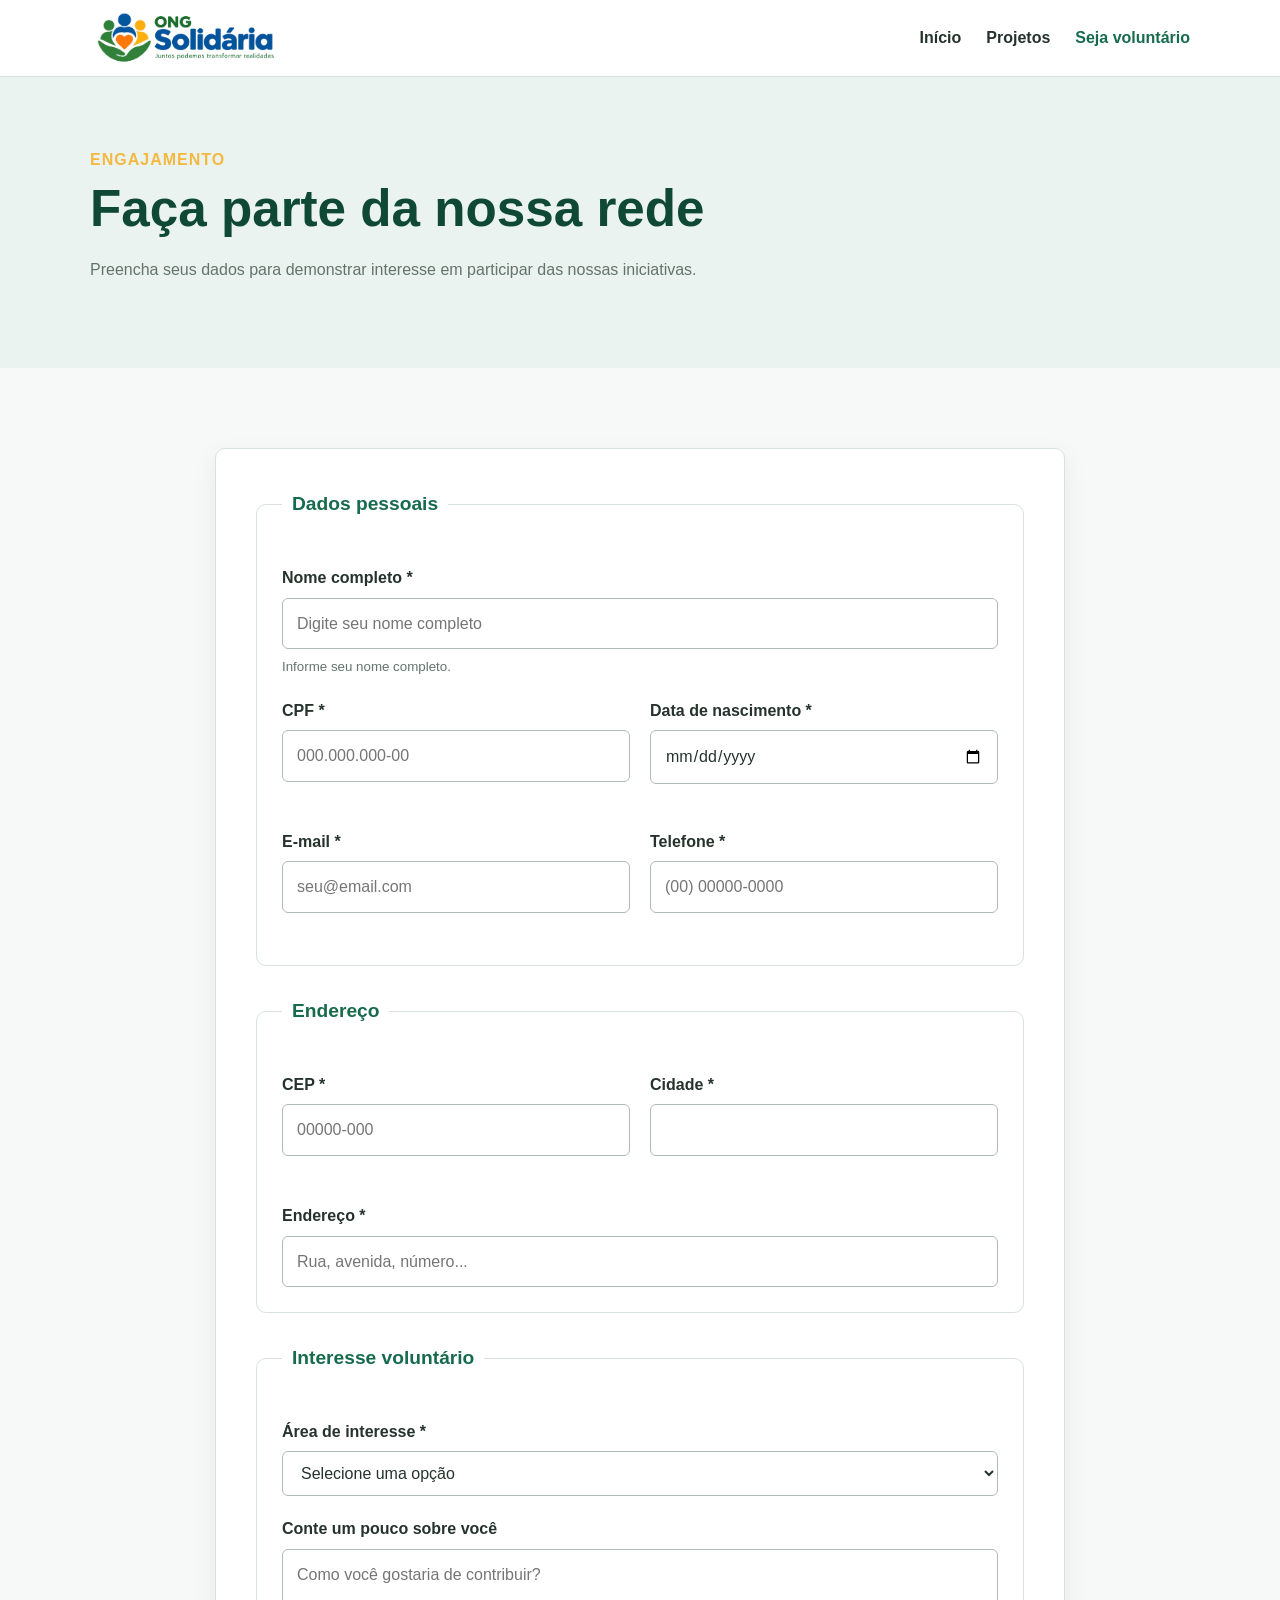
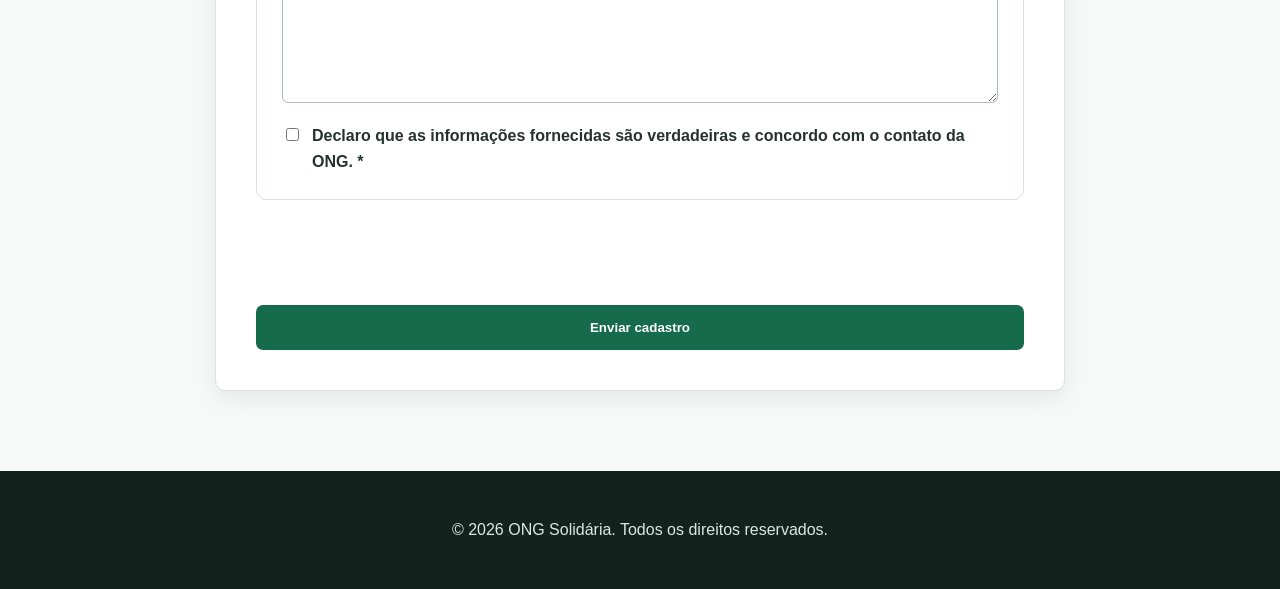
==== cadastro.html @ 34a88d0a "Add files via upload" ====
<!DOCTYPE html>
<html lang="pt-BR">
<head>
    <meta charset="UTF-8">
    <meta name="viewport" content="width=device-width, initial-scale=1.0">
    <meta name="description" content="Cadastre-se para participar como voluntário da ONG Solidária.">
    <title>ONG Solidária | Cadastro</title>
    <link rel="stylesheet" href="css/style.css">
</head>

<body>
    <header class="cabecalho">
        <div class="container">
            <a class="logo" href="index.html">
            <img src="img/logo-ong.png" alt="Logo da ONG Solidária">
            </a>

            <nav aria-label="Navegação principal">
                <ul>
                    <li><a href="index.html">Início</a></li>
                    <li><a href="projetos.html">Projetos</a></li>
                    <li><a href="cadastro.html" aria-current="page">Seja voluntário</a></li>
                </ul>
            </nav>
        </div>
    </header>

    <main>
        <section class="pagina-titulo">
            <div class="container">
                <p class="destaque">Engajamento</p>
                <h1>Faça parte da nossa rede</h1>
                <p>
                    Preencha seus dados para demonstrar interesse em participar
                    das nossas iniciativas.
                </p>
            </div>
        </section>

        <section class="secao">
            <div class="container formulario-container">

                <form id="formularioCadastro" novalidate>

                    <fieldset>
                        <legend>Dados pessoais</legend>

                        <div class="campo">
                            <label for="nome">Nome completo *</label>
                            <input
                                type="text"
                                id="nome"
                                name="nome"
                                autocomplete="name"
                                minlength="3"
                                maxlength="100"
                                required
                                placeholder="Digite seu nome completo"
                            >
                            <small>Informe seu nome completo.</small>
                        </div>

                        <div class="linha">
                            <div class="campo">
                                <label for="cpf">CPF *</label>
                                <input
                                    type="text"
                                    id="cpf"
                                    name="cpf"
                                    inputmode="numeric"
                                    autocomplete="off"
                                    maxlength="14"
                                    placeholder="000.000.000-00"
                                    required
                                    aria-describedby="erroCpf"
                                >
                                <small id="erroCpf" class="mensagem-erro"></small>
                            </div>

                            <div class="campo">
                                <label for="dataNascimento">Data de nascimento *</label>
                                <input
                                    type="date"
                                    id="dataNascimento"
                                    name="dataNascimento"
                                    autocomplete="bday"
                                    required
                                >
                            </div>
                        </div>

                        <div class="linha">
                            <div class="campo">
                                <label for="email">E-mail *</label>
                                <input
                                    type="email"
                                    id="email"
                                    name="email"
                                    autocomplete="email"
                                    maxlength="120"
                                    required
                                    placeholder="seu@email.com"
                                >
                            </div>

                            <div class="campo">
                                <label for="telefone">Telefone *</label>
                                <input
                                    type="tel"
                                    id="telefone"
                                    name="telefone"
                                    inputmode="numeric"
                                    autocomplete="tel"
                                    maxlength="15"
                                    placeholder="(00) 00000-0000"
                                    required
                                    aria-describedby="erroTelefone"
                                >
                                <small id="erroTelefone" class="mensagem-erro"></small>
                            </div>
                        </div>
                    </fieldset>

                    <fieldset>
                        <legend>Endereço</legend>

                        <div class="linha">
                            <div class="campo campo-cep">
                                <label for="cep">CEP *</label>
                                <input
                                    type="text"
                                    id="cep"
                                    name="cep"
                                    inputmode="numeric"
                                    autocomplete="postal-code"
                                    maxlength="9"
                                    placeholder="00000-000"
                                    required
                                    aria-describedby="erroCep"
                                >
                                <small id="erroCep" class="mensagem-erro"></small>
                            </div>

                            <div class="campo">
                                <label for="cidade">Cidade *</label>
                                <input
                                    type="text"
                                    id="cidade"
                                    name="cidade"
                                    autocomplete="address-level2"
                                    maxlength="80"
                                    required
                                >
                            </div>
                        </div>

                        <div class="campo">
                            <label for="endereco">Endereço *</label>
                            <input
                                type="text"
                                id="endereco"
                                name="endereco"
                                autocomplete="street-address"
                                maxlength="150"
                                required
                                placeholder="Rua, avenida, número..."
                            >
                        </div>
                    </fieldset>

                    <fieldset>
                        <legend>Interesse voluntário</legend>

                        <div class="campo">
                            <label for="area">Área de interesse *</label>
                            <select id="area" name="area" required>
                                <option value="">Selecione uma opção</option>
                                <option value="educacao">Educação</option>
                                <option value="arrecadacao">Arrecadação</option>
                                <option value="eventos">Eventos</option>
                                <option value="comunicacao">Comunicação</option>
                                <option value="administrativo">Administrativo</option>
                                <option value="outros">Outros</option>
                            </select>
                        </div>

                        <div class="campo">
                            <label for="mensagem">Conte um pouco sobre você</label>
                            <textarea
                                id="mensagem"
                                name="mensagem"
                                rows="5"
                                maxlength="500"
                                placeholder="Como você gostaria de contribuir?"
                            ></textarea>
                        </div>

                        <div class="campo checkbox">
                            <input
                                type="checkbox"
                                id="termos"
                                name="termos"
                                required
                            >
                            <label for="termos">
                                Declaro que as informações fornecidas são verdadeiras
                                e concordo com o contato da ONG. *
                            </label>
                        </div>
                    </fieldset>

                    <div
                        id="mensagemFormulario"
                        class="mensagem-formulario"
                        role="alert"
                        aria-live="polite"
                    ></div>

                    <button type="submit" class="botao">
                        Enviar cadastro
                    </button>
                </form>
            </div>
        </section>
    </main>

    <footer class="rodape">
        <div class="container">
            <p>&copy; 2026 ONG Solidária. Todos os direitos reservados.</p>
        </div>
    </footer>

    <script src="js/formulario.js"></script>
</body>
</html>
---- css/style.css ----
:root {
    --cor-primaria: #176b4d;
    --cor-primaria-escura: #0f4935;
    --cor-secundaria: #f4b942;
    --cor-fundo: #f7f9f8;
    --cor-texto: #26332d;
    --cor-texto-claro: #64736c;
    --cor-branco: #ffffff;
    --cor-borda: #d9e1dd;
    --cor-erro: #b42318;
    --cor-sucesso: #087443;

    --raio: 10px;
    --sombra: 0 8px 25px rgba(0, 0, 0, 0.07);
}

* {
    box-sizing: border-box;
}

html {
    scroll-behavior: smooth;
}

body {
    margin: 0;
    font-family: Arial, Helvetica, sans-serif;
    line-height: 1.6;
    color: var(--cor-texto);
    background: var(--cor-fundo);
}

.container {
    width: min(1100px, 92%);
    margin-inline: auto;
}

.cabecalho {
    background: var(--cor-branco);
    border-bottom: 1px solid var(--cor-borda);
}

.cabecalho .container {
    min-height: 72px;
    display: flex;
    align-items: center;
    justify-content: space-between;
    gap: 30px;
}

.logo {
    display: flex;
    align-items: center;
    gap: 10px;
    color: var(--cor-primaria);
    font-weight: 700;
    text-decoration: none;
}

.logo img {
    width: 190px;
    height: auto;
    display: block;
}

.imagem-ong img {
    width: 100%;
    height: auto;
    display: block;
}

nav ul {
    display: flex;
    gap: 25px;
    margin: 0;
    padding: 0;
    list-style: none;
}

nav a {
    color: var(--cor-texto);
    text-decoration: none;
    font-weight: 600;
}

nav a:hover,
nav a[aria-current="page"] {
    color: var(--cor-primaria);
}

.hero {
    padding: 100px 0;
    background:
        linear-gradient(
            120deg,
            rgba(23, 107, 77, 0.97),
            rgba(15, 73, 53, 0.9)
        );
    color: white;
}

.hero-conteudo {
    max-width: 700px;
}

.hero h1,
.pagina-titulo h1 {
    margin: 8px 0 20px;
    font-size: clamp(2.2rem, 5vw, 4rem);
    line-height: 1.1;
}

.hero p:not(.destaque) {
    max-width: 650px;
    font-size: 1.15rem;
}

.destaque {
    margin: 0;
    color: var(--cor-secundaria);
    font-weight: 700;
    text-transform: uppercase;
    letter-spacing: 1px;
}

.secao {
    padding: 80px 0;
}

.secao-cabecalho {
    max-width: 700px;
    margin-bottom: 40px;
}

.secao h2 {
    margin-top: 8px;
    font-size: 2rem;
}

.cards {
    display: grid;
    grid-template-columns: repeat(3, 1fr);
    gap: 25px;
}

.card,
.projeto,
.formulario-container {
    background: var(--cor-branco);
    border: 1px solid var(--cor-borda);
    border-radius: var(--raio);
    box-shadow: var(--sombra);
}

.card {
    padding: 30px;
}

.card h3 {
    color: var(--cor-primaria);
}

.pagina-titulo {
    padding: 70px 0;
    background: #eaf3ef;
}

.pagina-titulo h1 {
    font-size: clamp(2rem, 4vw, 3.2rem);
    color: var(--cor-primaria-escura);
}

.pagina-titulo p:last-child {
    max-width: 700px;
    color: var(--cor-texto-claro);
}

.projetos {
    display: grid;
    gap: 25px;
}

.projeto {
    display: grid;
    grid-template-columns: 80px 1fr;
    gap: 25px;
    padding: 30px;
}

.projeto-numero {
    color: var(--cor-primaria);
    font-size: 2rem;
    font-weight: 800;
}

.projeto h2 {
    margin: 0 0 8px;
    font-size: 1.5rem;
}

.chamada {
    padding: 70px 0;
    text-align: center;
    color: white;
    background: var(--cor-primaria);
}

.chamada h2 {
    margin-top: 0;
}

.botao {
    display: inline-block;
    margin-top: 20px;
    padding: 13px 25px;
    border: 2px solid var(--cor-primaria);
    border-radius: 7px;
    background: var(--cor-primaria);
    color: white;
    font-weight: 700;
    text-decoration: none;
    cursor: pointer;
}

.botao:hover {
    background: var(--cor-primaria-escura);
    border-color: var(--cor-primaria-escura);
}

.botao-claro {
    background: white;
    color: var(--cor-primaria);
    border-color: white;
}

.formulario-container {
    max-width: 850px;
    padding: 40px;
}

form {
    display: grid;
    gap: 30px;
}

fieldset {
    margin: 0;
    padding: 25px;
    border: 1px solid var(--cor-borda);
    border-radius: var(--raio);
}

legend {
    padding: 0 10px;
    color: var(--cor-primaria);
    font-size: 1.2rem;
    font-weight: 700;
}

.campo {
    display: flex;
    flex-direction: column;
    gap: 7px;
    margin-top: 20px;
}

.linha {
    display: grid;
    grid-template-columns: 1fr 1fr;
    gap: 20px;
}

label {
    font-weight: 700;
}

input,
select,
textarea {
    width: 100%;
    padding: 12px 14px;
    border: 1px solid #aebbb4;
    border-radius: 6px;
    background: white;
    color: var(--cor-texto);
    font: inherit;
}

textarea {
    resize: vertical;
}

input:focus,
select:focus,
textarea:focus {
    outline: 3px solid rgba(23, 107, 77, 0.2);
    border-color: var(--cor-primaria);
}

input.invalido,
select.invalido,
textarea.invalido {
    border-color: var(--cor-erro);
}

small {
    color: var(--cor-texto-claro);
}

.mensagem-erro {
    min-height: 20px;
    color: var(--cor-erro);
}

.checkbox {
    display: grid;
    grid-template-columns: auto 1fr;
    align-items: start;
    column-gap: 10px;
}

.checkbox input {
    width: auto;
    margin-top: 5px;
}

.mensagem-formulario {
    min-height: 25px;
    font-weight: 700;
}

.mensagem-formulario.erro {
    color: var(--cor-erro);
}

.mensagem-formulario.sucesso {
    color: var(--cor-sucesso);
}

.rodape {
    padding: 30px 0;
    background: #12221c;
    color: #dce7e2;
    text-align: center;
}

@media (max-width: 700px) {
    .cabecalho .container {
        flex-direction: column;
        padding: 18px 0;
    }

    nav ul {
        flex-wrap: wrap;
        justify-content: center;
    }

    .hero {
        padding: 70px 0;
    }

    .cards,
    .linha {
        grid-template-columns: 1fr;
    }

    .projeto {
        grid-template-columns: 1fr;
    }

    .formulario-container {
        padding: 20px;
    }

    fieldset {
        padding: 18px;
    }
}
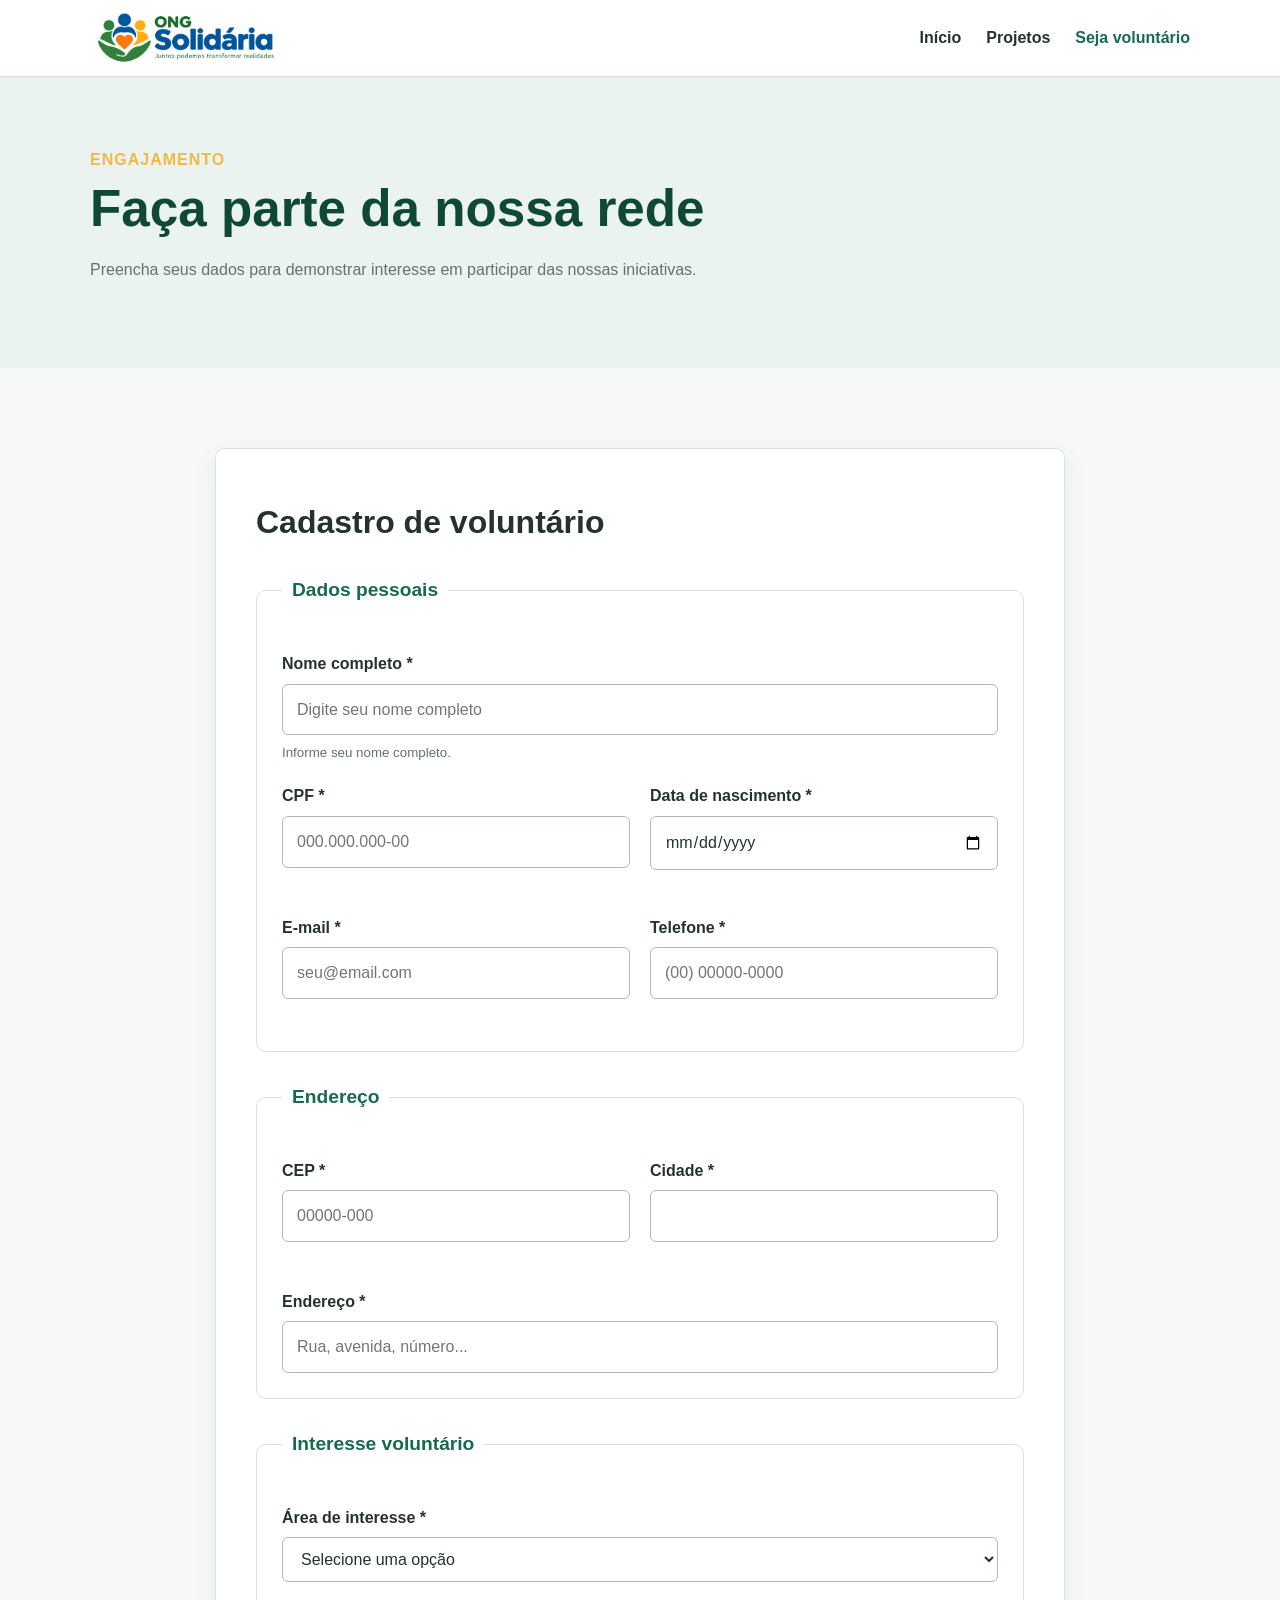
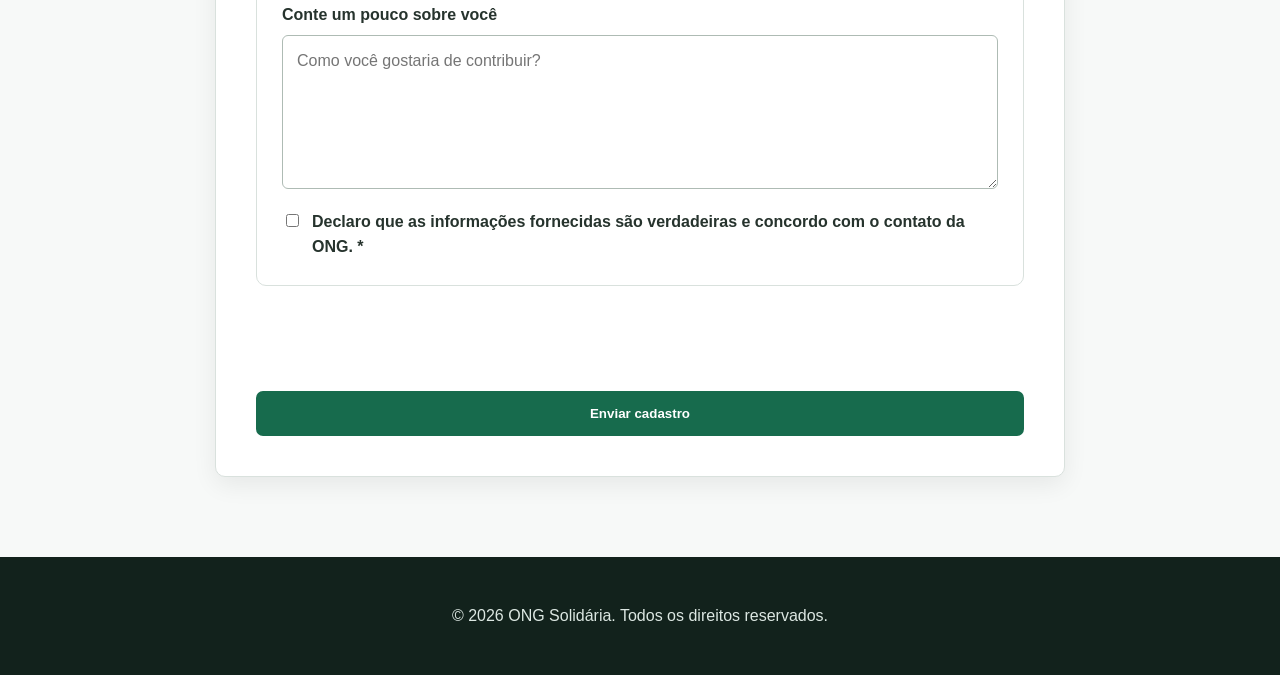
==== commit aca30491: "Enhance cadastro.html with form validation and title Removido novalidate e implementado pattern na C" ====
--- a/cadastro.html
+++ b/cadastro.html
@@ -1,20 +1,21 @@
 <!DOCTYPE html>
 <html lang="pt-BR">
+
 <head>
     <meta charset="UTF-8">
     <meta name="viewport" content="width=device-width, initial-scale=1.0">
     <meta name="description" content="Cadastre-se para participar como voluntário da ONG Solidária.">
+
     <title>ONG Solidária | Cadastro</title>
+
     <link rel="stylesheet" href="css/style.css">
 </head>
-
 <body>
     <header class="cabecalho">
         <div class="container">
             <a class="logo" href="index.html">
-            <img src="img/logo-ong.png" alt="Logo da ONG Solidária">
+                <img src="img/logo-ong.png" alt="Logo da ONG Solidária">
             </a>
-
             <nav aria-label="Navegação principal">
                 <ul>
                     <li><a href="index.html">Início</a></li>
@@ -24,7 +25,6 @@
             </nav>
         </div>
     </header>
-
     <main>
         <section class="pagina-titulo">
             <div class="container">
@@ -36,15 +36,12 @@
                 </p>
             </div>
         </section>
-
         <section class="secao">
             <div class="container formulario-container">
-
-                <form id="formularioCadastro" novalidate>
-
+                <h2>Cadastro de voluntário</h2>
+                <form id="formularioCadastro">
                     <fieldset>
                         <legend>Dados pessoais</legend>
-
                         <div class="campo">
                             <label for="nome">Nome completo *</label>
                             <input
@@ -59,7 +56,6 @@
                             >
                             <small>Informe seu nome completo.</small>
                         </div>
-
                         <div class="linha">
                             <div class="campo">
                                 <label for="cpf">CPF *</label>
@@ -70,13 +66,14 @@
                                     inputmode="numeric"
                                     autocomplete="off"
                                     maxlength="14"
+                                    pattern="[0-9]{3}\.[0-9]{3}\.[0-9]{3}-[0-9]{2}"
                                     placeholder="000.000.000-00"
                                     required
                                     aria-describedby="erroCpf"
+                                    title="Informe o CPF no formato 000.000.000-00"
                                 >
                                 <small id="erroCpf" class="mensagem-erro"></small>
                             </div>
-
                             <div class="campo">
                                 <label for="dataNascimento">Data de nascimento *</label>
                                 <input
@@ -88,7 +85,6 @@
                                 >
                             </div>
                         </div>
-
                         <div class="linha">
                             <div class="campo">
                                 <label for="email">E-mail *</label>
@@ -102,7 +98,6 @@
                                     placeholder="seu@email.com"
                                 >
                             </div>
-
                             <div class="campo">
                                 <label for="telefone">Telefone *</label>
                                 <input
@@ -112,18 +107,18 @@
                                     inputmode="numeric"
                                     autocomplete="tel"
                                     maxlength="15"
+                                    pattern="\([0-9]{2}\) [0-9]{5}-[0-9]{4}"
                                     placeholder="(00) 00000-0000"
                                     required
                                     aria-describedby="erroTelefone"
+                                    title="Informe o telefone no formato (00) 00000-0000"
                                 >
                                 <small id="erroTelefone" class="mensagem-erro"></small>
                             </div>
                         </div>
                     </fieldset>
-
                     <fieldset>
                         <legend>Endereço</legend>
-
                         <div class="linha">
                             <div class="campo campo-cep">
                                 <label for="cep">CEP *</label>
@@ -134,13 +129,14 @@
                                     inputmode="numeric"
                                     autocomplete="postal-code"
                                     maxlength="9"
+                                    pattern="[0-9]{5}-[0-9]{3}"
                                     placeholder="00000-000"
                                     required
                                     aria-describedby="erroCep"
+                                    title="Informe o CEP no formato 00000-000"
                                 >
                                 <small id="erroCep" class="mensagem-erro"></small>
                             </div>
-
                             <div class="campo">
                                 <label for="cidade">Cidade *</label>
                                 <input
@@ -153,24 +149,20 @@
                                 >
                             </div>
                         </div>
-
                         <div class="campo">
                             <label for="endereco">Endereço *</label>
                             <input
                                 type="text"
                                 id="endereco"
                                 name="endereco"
-                                autocomplete="street-address"
                                 maxlength="150"
                                 required
                                 placeholder="Rua, avenida, número..."
                             >
                         </div>
                     </fieldset>
-
                     <fieldset>
                         <legend>Interesse voluntário</legend>
-
                         <div class="campo">
                             <label for="area">Área de interesse *</label>
                             <select id="area" name="area" required>
@@ -183,7 +175,6 @@
                                 <option value="outros">Outros</option>
                             </select>
                         </div>
-
                         <div class="campo">
                             <label for="mensagem">Conte um pouco sobre você</label>
                             <textarea
@@ -194,7 +185,6 @@
                                 placeholder="Como você gostaria de contribuir?"
                             ></textarea>
                         </div>
-
                         <div class="campo checkbox">
                             <input
                                 type="checkbox"
@@ -208,14 +198,12 @@
                             </label>
                         </div>
                     </fieldset>
-
                     <div
                         id="mensagemFormulario"
                         class="mensagem-formulario"
                         role="alert"
                         aria-live="polite"
                     ></div>
-
                     <button type="submit" class="botao">
                         Enviar cadastro
                     </button>
@@ -223,13 +211,11 @@
             </div>
         </section>
     </main>
-
     <footer class="rodape">
         <div class="container">
             <p>&copy; 2026 ONG Solidária. Todos os direitos reservados.</p>
         </div>
     </footer>
-
     <script src="js/formulario.js"></script>
 </body>
-</html>+</html>
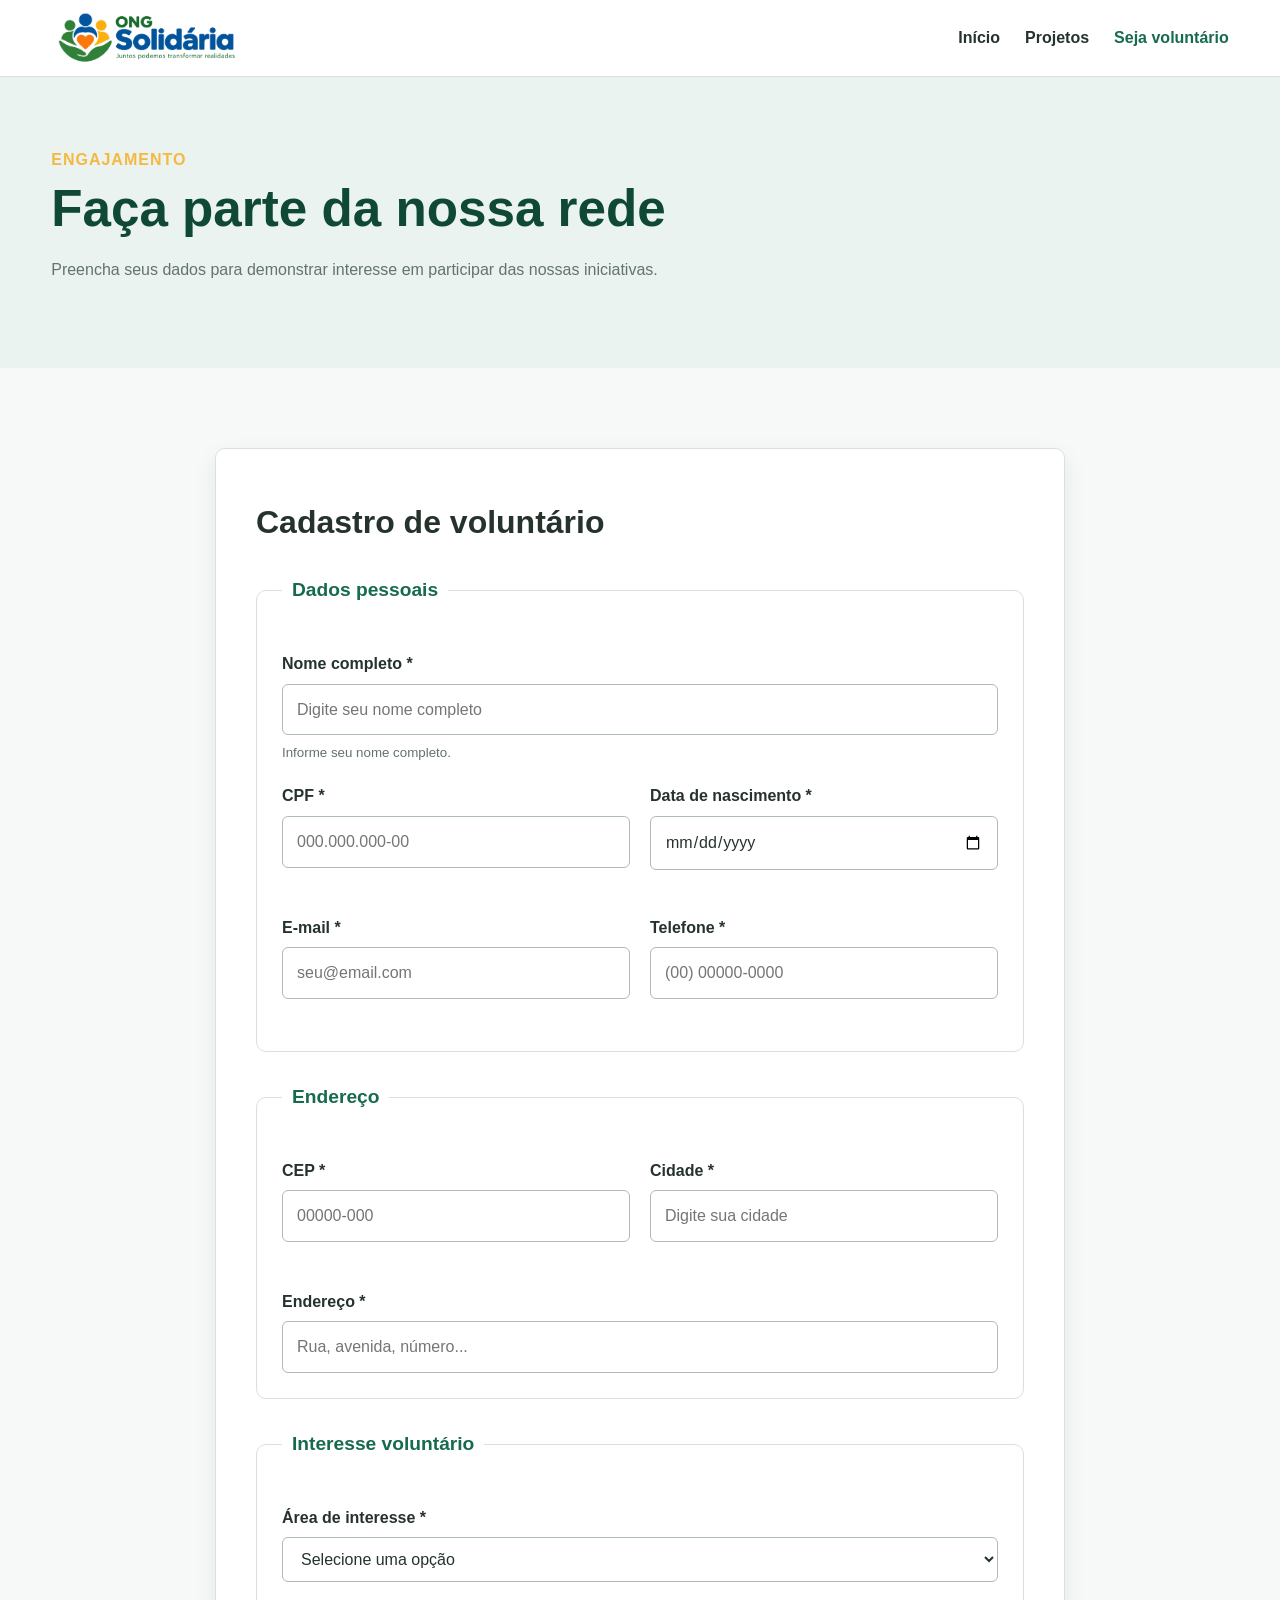
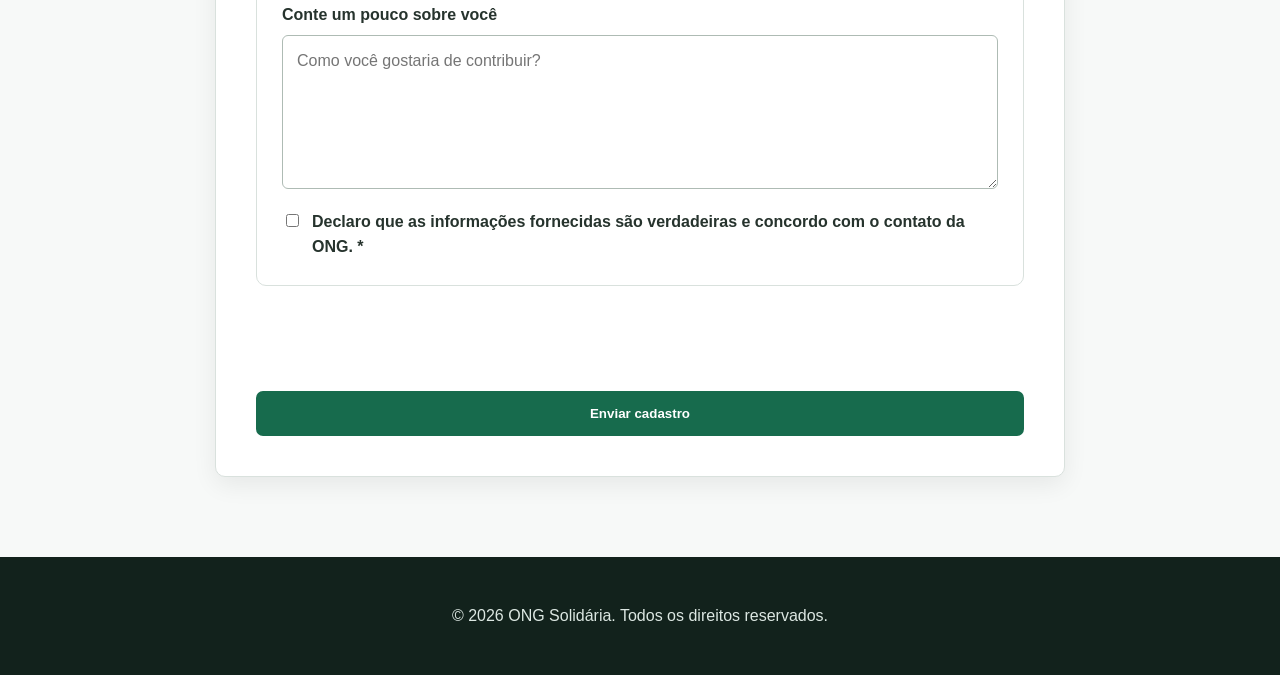
==== commit 7e33052e: "Fix HTML encoding issues in cadastro.html Atualizado placeholder = "Digite sua cidade"" ====
--- a/cadastro.html
+++ b/cadastro.html
@@ -146,6 +146,7 @@
                                     autocomplete="address-level2"
                                     maxlength="80"
                                     required
+                                    placeholder="Digite sua cidade"
                                 >
                             </div>
                         </div>
--- a/css/style.css
+++ b/css/style.css
@@ -344,8 +344,18 @@
     text-align: center;
 }
 
-@media (max-width: 700px) {
+/* =========================================================
+   BREAKPOINT 1 — até 576px: smartphones
+   ========================================================= */
+@media (max-width: 576px) {
+    .container {
+        width: min(100% - 30px, 1200px);
+        grid-template-columns: 1fr;
+        column-gap: 0;
+    }
+
     .cabecalho .container {
+        display: flex;
         flex-direction: column;
         padding: 18px 0;
     }
@@ -356,10 +366,25 @@
     }
 
     .hero {
-        padding: 70px 0;
-    }
-
+        padding: 60px 0;
+    }
+
+    .hero-conteudo,
+    .secao-cabecalho,
     .cards,
+    .projetos,
+    .formulario-container {
+        grid-column: 1;
+    }
+
+    .cards {
+        grid-template-columns: 1fr;
+    }
+
+    .card {
+        grid-column: 1;
+    }
+
     .linha {
         grid-template-columns: 1fr;
     }
@@ -375,4 +400,114 @@
     fieldset {
         padding: 18px;
     }
-}+}
+
+/* =========================================================
+   BREAKPOINT 2 — 577px a 768px: tablets pequenas
+   ========================================================= */
+@media (min-width: 577px) and (max-width: 768px) {
+    .container {
+        grid-template-columns: repeat(6, minmax(0, 1fr));
+        column-gap: 20px;
+    }
+
+    .hero-conteudo,
+    .secao-cabecalho,
+    .cards,
+    .projetos,
+    .formulario-container {
+        grid-column: 1 / -1;
+    }
+
+    .cards {
+        grid-template-columns: repeat(6, minmax(0, 1fr));
+    }
+
+    .card {
+        grid-column: span 3;
+    }
+
+    .projeto {
+        grid-template-columns: 80px 1fr;
+    }
+}
+
+/* =========================================================
+   BREAKPOINT 3 — 769px a 992px: tablets
+   ========================================================= */
+@media (min-width: 769px) and (max-width: 992px) {
+    .container {
+        grid-template-columns: repeat(12, minmax(0, 1fr));
+        column-gap: 20px;
+    }
+
+    .hero-conteudo {
+        grid-column: 1 / span 9;
+    }
+
+    .cards {
+        grid-template-columns: repeat(12, minmax(0, 1fr));
+    }
+
+    .card {
+        grid-column: span 6;
+    }
+
+    .formulario-container {
+        grid-column: 2 / span 10;
+    }
+}
+
+/* =========================================================
+   BREAKPOINT 4 — 993px a 1200px: desktops médios
+   ========================================================= */
+@media (min-width: 993px) and (max-width: 1200px) {
+    .container {
+        width: min(1100px, 92%);
+        grid-template-columns: repeat(12, minmax(0, 1fr));
+        column-gap: 25px;
+    }
+
+    .hero-conteudo {
+        grid-column: 1 / span 8;
+    }
+
+    .cards {
+        grid-template-columns: repeat(12, minmax(0, 1fr));
+    }
+
+    .card {
+        grid-column: span 4;
+    }
+
+    .formulario-container {
+        grid-column: 2 / span 10;
+    }
+}
+
+/* =========================================================
+   BREAKPOINT 5 — 1201px ou mais: desktops grandes
+   ========================================================= */
+@media (min-width: 1201px) {
+    .container {
+        width: min(1200px, 92%);
+        grid-template-columns: repeat(12, minmax(0, 1fr));
+        column-gap: 25px;
+    }
+
+    .hero-conteudo {
+        grid-column: 1 / span 8;
+    }
+
+    .cards {
+        grid-template-columns: repeat(12, minmax(0, 1fr));
+    }
+
+    .card {
+        grid-column: span 4;
+    }
+
+    .formulario-container {
+        grid-column: 3 / span 8;
+    }
+}
